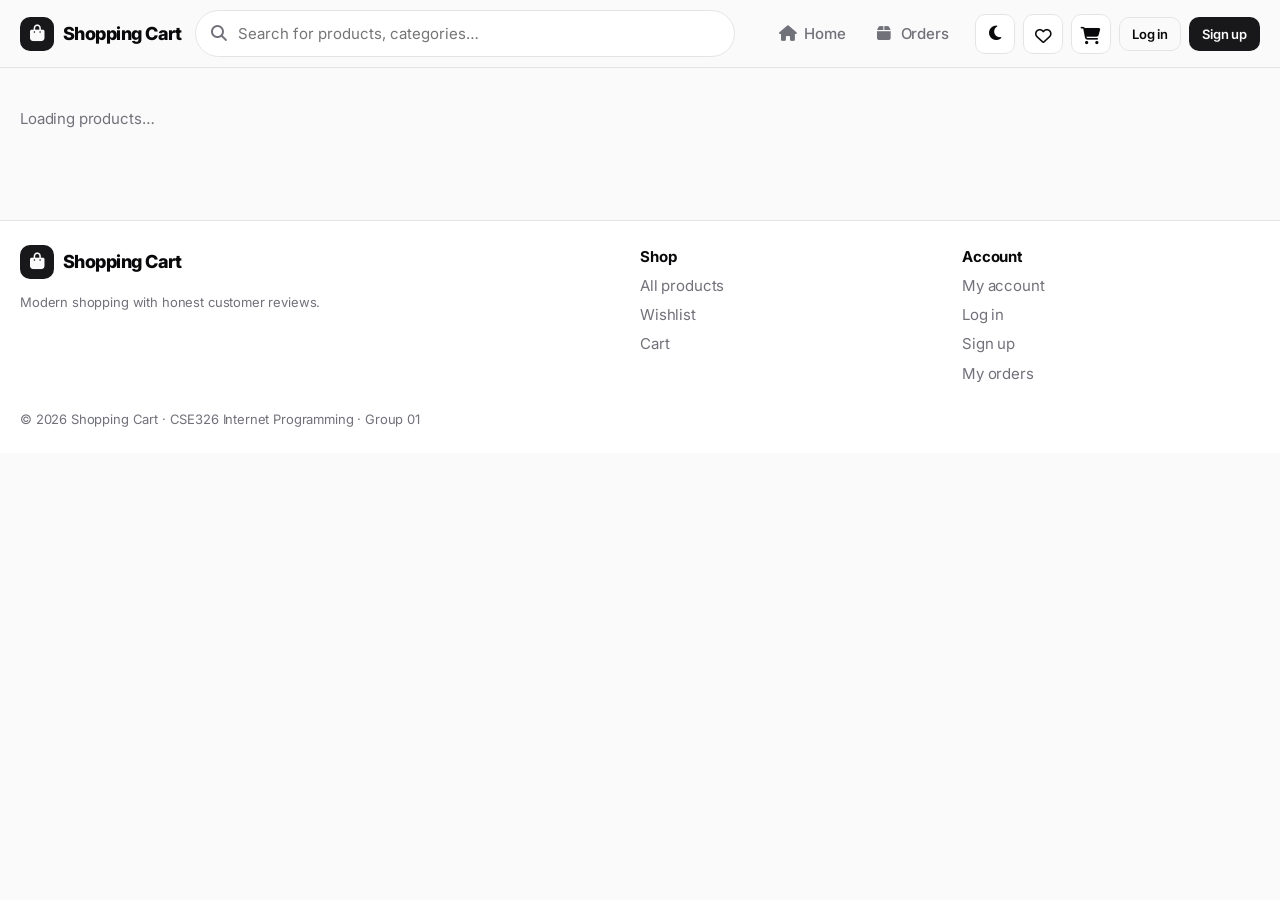
==== index.html @ fbfd33d5 "Add home page structure (HTML)" ====
<!DOCTYPE html>
<html lang="en">
<head>
<meta charset="utf-8">
<meta name="viewport" content="width=device-width, initial-scale=1, viewport-fit=cover">
<meta name="theme-color" content="#18181b">
<title>Shop – Shopping Cart</title>
<link rel="stylesheet" href="https://fonts.googleapis.com/css2?family=Inter:wght@400;500;600;700;800&display=swap">
<link rel="stylesheet" href="css/style.css">
<script>try{var t=localStorage.getItem('kk_theme');document.documentElement.dataset.theme=t||(matchMedia('(prefers-color-scheme:dark)').matches?'dark':'light')}catch(e){}</script>
</head>
<body data-root="">
<div id="app">
<header class="hd dsk">
  <div class="wrap hdr">
    <a class="logo" href="index.html"><span class="lg" data-icon="bag:18"></span>Shopping Cart</a>
    <form class="hs" action="index.html"><span data-icon="search:17"></span><input name="q" placeholder="Search for products, categories…" aria-label="Search" autocomplete="off"></form>
    <nav class="nav hn">
      <a href="index.html" data-icon="home:17">Home</a>
      <a href="orders.html" data-hide-role="admin" data-icon="package:17">Orders</a>
      <a href="admin/dashboard.html" data-need="admin" hidden data-icon="shield:17">Admin</a>
    </nav>
    <div class="row hr">
      <button class="ib" onclick="toggleTheme()" aria-label="Theme" data-icon="moon:18"></button>
      <a class="ib" href="wishlist.html" aria-label="Wishlist"><span data-icon="heart:18"></span><span class="bdg wb" hidden></span></a>
      <a class="ib" href="cart.html" aria-label="Cart"><span data-icon="cart:19"></span><span class="bdg cb" hidden></span></a>
      <a class="auth-out btn o s" href="login.html">Log in</a>
      <a class="auth-out btn s" href="register.html">Sign up</a>
      <a class="auth-in acc" href="account.html" hidden><span class="av" data-avatar></span><span class="hn" data-username></span></a>
    </div>
  </div>
</header>
<header class="mh mob">
  <span class="lg" data-icon="bag:16"></span>
  <div class="mt">Home</div>
  <button class="ib" onclick="toggleTheme()" aria-label="Theme" data-icon="moon:17"></button>
  <a class="ib" href="cart.html" aria-label="Cart"><span data-icon="cart:18"></span><span class="bdg cb" hidden></span></a>
</header>
<main class="wrap mp" id="page"><p class="mu">Loading products…</p></main>
<footer class="ft dsk">
  <div class="wrap fg">
    <div><a class="logo" href="index.html"><span class="lg" data-icon="bag:18"></span>Shopping Cart</a><p class="mu sm">Modern shopping with honest customer reviews.</p></div>
    <div><b>Shop</b><a href="index.html">All products</a><a href="wishlist.html">Wishlist</a><a href="cart.html">Cart</a></div>
    <div><b>Account</b><a href="account.html">My account</a><a href="login.html">Log in</a><a href="register.html">Sign up</a><a href="orders.html">My orders</a></div>
  </div>
  <div class="wrap sm mu" style="padding-top:0">© 2026 Shopping Cart · CSE326 Internet Programming · Group 01</div>
</footer>
<nav class="tab mob">
  <a href="index.html"><span data-icon="home:20"></span><span>Home</span></a>
  <a href="wishlist.html"><span data-icon="heart:20"></span><span>Wishlist</span><span class="bdg wb" hidden></span></a>
  <a href="cart.html"><span data-icon="cart:20"></span><span>Cart</span><span class="bdg cb" hidden></span></a>
  <a href="orders.html" data-hide-role="admin"><span data-icon="package:20"></span><span>Orders</span></a>
  <a href="admin/dashboard.html" data-need="admin" hidden><span data-icon="shield:20"></span><span>Admin</span></a>
  <a href="account.html"><span data-icon="user:20"></span><span>Account</span></a>
</nav>
</div>
<script src="js/core.js"></script>
<script src="js/pages/index.js"></script>
</body>
</html>
---- css/style.css ----
/* ==========================================================================
   SHOPPING CART — UNIFIED STYLESHEET
   Sections:
     1. TOKENS + RESET            (was base.css)
     2. COMPONENTS                (was base.css)
     3. ICON SYSTEM               (was base.css)
     4. DESKTOP ≥769px            (was desktop.css)
     5. TABLET ≤1024px            (was tablet.css)
     6. MOBILE ≤768px             (was mobile.css)
   Cascade order matters — desktop wraps ≤1024 overlaps, mobile wraps ≤768.
   ========================================================================== */

/* ============ 1. TOKENS + RESET ============ */
:root {
    color-scheme: light;
    --bg: #fafafa; --sf: #fff; --in: #fff;
    --tx: #09090b; --mu: #71717a; --bd: #e4e4e7;
    --ac: #ea580c; --at: #c2410c;
    --pb: #18181b; --pt: #fafafa;
    --ok: #16a34a; --er: #dc2626; --st: #f59e0b;
    --sh: 0 1px 2px rgba(0,0,0,.04), 0 16px 36px -12px rgba(0,0,0,.14);
    --r: 14px
}
:root[data-theme=dark] {
    color-scheme: dark;
    --bg: #09090b; --sf: #111113; --in: #09090b;
    --tx: #fafafa; --mu: #a1a1aa; --bd: #27272a;
    --ac: #f97316; --at: #fb923c;
    --pb: #fafafa; --pt: #09090b;
    --ok: #22c55e; --er: #f87171; --st: #fbbf24;
    --sh: 0 1px 2px rgba(0,0,0,.5), 0 16px 40px -12px rgba(0,0,0,.7)
}
* { box-sizing: border-box }
[hidden] { display: none !important }
body {
    margin: 0; background: var(--bg); color: var(--tx);
    font: 15px/1.55 Inter, system-ui, -apple-system, "Segoe UI", sans-serif;
    letter-spacing: -.01em; -webkit-font-smoothing: antialiased
}
a { color: inherit; text-decoration: none }
button, input, select, textarea { font: inherit; color: inherit }
h1, h2, h3 { margin: 0; letter-spacing: -.03em; line-height: 1.2 }
h1 { font-size: 28px } h2 { font-size: 22px } h3 { font-size: 16px }
* { scrollbar-width: thin; scrollbar-color: var(--bd) transparent }
::selection { background: color-mix(in srgb, var(--ac) 25%, transparent) }

/* ============ 2. COMPONENTS ============ */
.wrap { max-width: 1180px; margin: 0 auto; padding: 24px 20px }
.mu { color: var(--mu) }
.sm { font-size: 13px }
.row { display: flex; gap: 10px; align-items: center; flex-wrap: wrap }
.sp { justify-content: space-between }
.ic { flex: none; vertical-align: -3px }
.low { color: var(--er) }
.okc { color: var(--ok) }

.hd {
    position: sticky; top: 0; z-index: 30;
    background: color-mix(in srgb, var(--bg) 80%, transparent);
    backdrop-filter: blur(14px); -webkit-backdrop-filter: blur(14px);
    border-bottom: 1px solid var(--bd); padding-top: env(safe-area-inset-top)
}
.hd .wrap { display: flex; align-items: center; gap: 8px; padding-block: 10px }

.logo { display: flex; align-items: center; gap: 9px; font-weight: 800; font-size: 18px; letter-spacing: -.03em }
.lg { width: 34px; height: 34px; border-radius: 10px; background: var(--pb); color: var(--pt); display: grid; place-items: center }
.nav { display: flex; gap: 2px; margin-left: 18px }
.nav a, .sb a { display: flex; gap: 8px; align-items: center; padding: 8px 14px; border-radius: 99px; color: var(--mu); font-weight: 500 }
.nav a:hover, .nav a.on, .sb a:hover, .sb a.on { background: color-mix(in srgb, var(--tx) 7%, transparent); color: var(--tx) }

.ib { position: relative; width: 40px; height: 40px; border-radius: 10px; border: 1px solid var(--bd); background: var(--sf); display: grid; place-items: center; cursor: pointer }
.ib:hover { background: color-mix(in srgb, var(--tx) 6%, var(--sf)) }
.bdg { position: absolute; top: -6px; right: -6px; min-width: 18px; height: 18px; border-radius: 99px; background: var(--ac); color: #fff; font-size: 11px; font-weight: 700; display: grid; place-items: center; padding: 0 5px }
.av { width: 38px; height: 38px; border-radius: 50%; background: var(--pb); color: var(--pt); display: grid; place-items: center; font-weight: 700 }

.btn { display: inline-flex; align-items: center; justify-content: center; gap: 8px; border: 1px solid transparent; border-radius: 10px; padding: 10px 16px; font-weight: 600; cursor: pointer; background: var(--pb); color: var(--pt); transition: .15s }
.btn:hover { opacity: .88 }
.btn:active { transform: scale(.98) }
.btn:disabled { opacity: .4; cursor: not-allowed }
.btn.o { background: transparent; color: var(--tx); border-color: var(--bd) }
.btn.o:hover { background: color-mix(in srgb, var(--tx) 6%, transparent); opacity: 1 }
.btn.d { background: var(--er); color: #fff }
.btn.p { background: var(--ac); color: #fff }
.btn.s { padding: 6px 12px; font-size: 13px }
.btn.b { width: 100%; padding: 12px }

.f { margin-bottom: 14px }
.f label { display: block; font-size: 13px; font-weight: 600; margin-bottom: 6px }
input, select, textarea { width: 100%; background: var(--in); border: 1px solid var(--bd); border-radius: 10px; padding: 10px 12px }
input:focus, select:focus, textarea:focus { outline: none; border-color: var(--ac); box-shadow: 0 0 0 3px color-mix(in srgb, var(--ac) 22%, transparent) }
.err { color: var(--er); font-size: 12px; min-height: 16px; margin-top: 4px }
.f.bad input, .f.bad textarea { border-color: var(--er) }
.g2 { display: grid; grid-template-columns: 1fr 1fr; gap: 12px }
.pw { position: relative }
.pw button { position: absolute; right: 6px; top: 5px; border: 0; background: none; padding: 6px; cursor: pointer; color: var(--mu) }

.card { background: var(--sf); border: 1px solid var(--bd); border-radius: var(--r); padding: 18px }
.hero { border: 1px solid var(--bd); border-radius: 22px; padding: clamp(24px, 5vw, 52px); margin-bottom: 18px; background: radial-gradient(560px 240px at 100% 0%, color-mix(in srgb, var(--ac) 16%, transparent), transparent), var(--sf) }
.hero h1 { font-size: clamp(28px, 5vw, 46px); font-weight: 800; letter-spacing: -.04em; margin: 12px 0 }
.hero p { color: var(--mu); max-width: 520px; margin: 0 0 20px }

.eb { display: inline-block; font-size: 12px; font-weight: 600; color: var(--at); background: color-mix(in srgb, var(--ac) 10%, transparent); border: 1px solid color-mix(in srgb, var(--ac) 25%, transparent); padding: 4px 11px; border-radius: 99px }
.feat { display: grid; grid-template-columns: repeat(auto-fit, minmax(200px, 1fr)); gap: 12px; margin-bottom: 30px }
.feat div { display: flex; gap: 10px; align-items: center; padding: 12px 14px; border: 1px solid var(--bd); border-radius: 12px; background: var(--sf); font-weight: 500 }

.chips { display: flex; gap: 8px; overflow-x: auto; padding: 10px 0; scrollbar-width: none }
.cp { flex: none; border: 1px solid var(--bd); background: var(--sf); padding: 7px 16px; border-radius: 99px; font-weight: 500; cursor: pointer }
.cp.on { background: var(--pb); color: var(--pt); border-color: var(--pb) }

.tb { display: flex; gap: 10px; flex-wrap: wrap; margin: 6px 0 18px }
.sbx { position: relative; flex: 1 1 240px }
.sbx .ico { position: absolute; left: 13px; top: 50%; margin-top: -9px; color: var(--mu) }
.sbx input { padding-left: 40px }
.tb select { width: auto }

.grid { display: grid; grid-template-columns: repeat(auto-fill, minmax(240px, 1fr)); gap: 18px }
.pc { display: flex; flex-direction: column; gap: 8px; padding: 12px; transition: .2s }
.pc:hover { transform: translateY(-3px); box-shadow: var(--sh) }
.th { display: grid; place-items: center; height: 170px; font-size: 70px; border-radius: 12px; background: color-mix(in srgb, var(--tx) 4%, var(--sf)) }
.pc h3 { font-weight: 600 }
.pr { font-weight: 700; font-size: 18px }
.pr.big { font-size: 30px; margin: 10px 0 }

.bg { display: inline-block; padding: 2px 10px; border-radius: 99px; font-size: 12px; font-weight: 600; background: color-mix(in srgb, var(--tx) 8%, transparent); color: var(--mu) }
.bg.ok { background: color-mix(in srgb, var(--ok) 16%, transparent); color: var(--ok) }
.bg.wn { background: color-mix(in srgb, var(--st) 18%, transparent); color: var(--st) }
.bg.er { background: color-mix(in srgb, var(--er) 15%, transparent); color: var(--er) }
.bg.in { background: color-mix(in srgb, var(--ac) 15%, transparent); color: var(--at) }

.stars { color: var(--st); letter-spacing: 1px }
.stars i { font-style: normal; color: var(--bd) }
.bc { color: var(--mu); font-size: 13px; margin-bottom: 16px }
.bc a:hover { color: var(--tx) }

.pd { display: grid; grid-template-columns: 1fr 1fr; gap: 34px }
.pd .th { height: 400px; font-size: 160px }

.qt { display: inline-flex; align-items: center; border: 1px solid var(--bd); border-radius: 10px }
.qt button { width: 36px; height: 38px; border: 0; background: none; cursor: pointer }
.qt b { min-width: 30px; text-align: center }

.two { display: grid; grid-template-columns: 1fr 380px; gap: 24px; align-items: start }
.rl { display: grid; grid-template-columns: 320px 1fr; gap: 24px; align-items: start; margin-top: 40px }
.li { display: grid; grid-template-columns: 72px 1fr auto; gap: 14px; align-items: center; padding: 14px 0; border-bottom: 1px solid var(--bd) }
.li .th { height: 72px; font-size: 34px }
.sum .r { display: flex; justify-content: space-between; padding: 5px 0 }
.sum .t { border-top: 1px solid var(--bd); margin-top: 8px; padding-top: 12px; font-weight: 800; font-size: 18px }

.steps { display: flex; gap: 8px; margin-bottom: 20px; flex-wrap: wrap }
.steps span { padding: 6px 14px; border-radius: 99px; border: 1px solid var(--bd); color: var(--mu); font-size: 13px; font-weight: 600 }
.steps .on { background: var(--pb); color: var(--pt); border-color: var(--pb) }
.steps .done { color: var(--ok); border-color: var(--ok) }

.pg { display: flex; gap: 6px; margin: 14px 0 }
.pg div { flex: 1; font-size: 12px; color: var(--mu) }
.pg div:before { content: ""; display: block; height: 4px; background: var(--bd); margin-bottom: 6px; border-radius: 4px }
.pg .on { color: var(--tx); font-weight: 600 }
.pg .on:before { background: var(--ok) }

.sg button { background: none; border: 0; font-size: 28px; color: var(--bd); cursor: pointer; padding: 0 2px }
.sg button.on { color: var(--st) }
.rv { padding: 14px 0; border-top: 1px solid var(--bd) }
.bl { display: grid; grid-template-columns: 34px 1fr 40px; gap: 10px; align-items: center; font-size: 13px; margin: 7px 0 }
.bl i { height: 8px; border-radius: 8px; background: var(--bd); overflow: hidden; display: block }
.bl i b { display: block; height: 100%; background: var(--ac) }

.empty { text-align: center; padding: 60px 20px; color: var(--mu); grid-column: 1/-1 }
.empty h2, .empty h3 { color: var(--tx); margin: 12px 0 6px }
.empty .btn { margin-top: 14px }

.tw { overflow-x: auto; border: 1px solid var(--bd); border-radius: var(--r); background: var(--sf) }
table { width: 100%; border-collapse: collapse; min-width: 620px }
th, td { text-align: left; padding: 12px 14px; border-bottom: 1px solid var(--bd) }
th { font-size: 11.5px; text-transform: uppercase; letter-spacing: .05em; color: var(--mu); font-weight: 600 }
tr:last-child td { border: 0 }
tbody tr:hover td { background: color-mix(in srgb, var(--tx) 3%, transparent) }

.ov { position: fixed; inset: 0; background: rgba(0,0,0,.55); backdrop-filter: blur(5px); z-index: 60; display: flex; align-items: center; justify-content: center; padding: 14px }
.md { background: var(--sf); border: 1px solid var(--bd); border-radius: 20px; padding: 22px; width: 100%; max-width: 520px; max-height: 92vh; overflow: auto; box-shadow: var(--sh) }
.toast { position: fixed; bottom: calc(24px + env(safe-area-inset-bottom)); left: 50%; transform: translateX(-50%); background: var(--tx); color: var(--bg); padding: 10px 18px; border-radius: 10px; font-weight: 600; font-size: 14px; z-index: 80 }

.ft { border-top: 1px solid var(--bd); margin-top: 50px; background: var(--sf) }
.fg { display: grid; grid-template-columns: 2fr 1fr 1fr; gap: 24px }
.fg a:not(.logo) { display: block; color: var(--mu); margin-top: 6px }
.fg a:hover { color: var(--tx) }

.au { min-height: 100vh; display: grid; grid-template-columns: 1.05fr 1fr }
.aup { background: radial-gradient(500px 360px at 0% 0%, rgba(182,65,10,.493), transparent), #501c1ced; color: #fafafa; padding: 36px; display: flex; flex-direction: column; justify-content: space-between }
.aup h2 { font-size: 38px; letter-spacing: -.04em; margin-bottom: 12px }
.aup p, .aup li { color: #a1a1aa }
.aup ul { padding: 0; list-style: none; display: grid; gap: 10px }
.aup .lg { background: #fafafa; color: #09090b }
.auf { display: grid; place-items: center; padding: 24px }
.auc { width: 100%; max-width: 400px }
.auc h1 { margin-bottom: 6px }
.auc .f:first-of-type { margin-top: 20px }
.demo { display: flex; gap: 8px; margin-bottom: 6px; flex-wrap: wrap }

.adm { display: grid; grid-template-columns: 250px 1fr; min-height: 100vh }
.sb { background: var(--sf); border-right: 1px solid var(--bd); padding: 18px 14px; position: sticky; top: 0; height: 100vh; display: flex; flex-direction: column; gap: 4px }
.sb a { border-radius: 10px }
.sb .logo { padding: 6px 12px 18px }
.sbf { margin-top: auto; border-top: 1px solid var(--bd); padding-top: 10px }
.am { padding: 28px; min-width: 0 }
.ah { margin-bottom: 22px }
.stats { display: grid; grid-template-columns: repeat(auto-fit, minmax(200px, 1fr)); gap: 14px; margin-bottom: 22px }
.stc { display: flex; gap: 14px; align-items: center }
.stc i { width: 44px; height: 44px; border-radius: 12px; background: color-mix(in srgb, var(--tx) 6%, transparent); display: grid; place-items: center }
.stc b { display: block; font-size: 22px; letter-spacing: -.03em }
.dg { display: grid; grid-template-columns: 1.4fr 1fr; gap: 18px; margin-bottom: 18px }

.th { position: relative; overflow: hidden }
.th img { position: absolute; inset: 0; width: 100%; height: 100%; object-fit: cover; display: block; background: transparent }
.th.tn { width: 44px; height: 44px; font-size: 22px; border-radius: 8px; flex: none }
.em { font-size: 1em; line-height: 1; display: inline-block; font-family: "Apple Color Emoji", "Segoe UI Emoji", "Noto Color Emoji", sans-serif; pointer-events: none }
.ph { position: relative }
.wh { position: absolute; top: 10px; right: 10px; width: 34px; height: 34px; border-radius: 50%; border: 1px solid var(--bd); background: var(--sf); color: var(--mu); display: grid; place-items: center; cursor: pointer }
.wh.on, .btn.wl.on { color: var(--er) }
.wh.on svg, .btn.wl.on svg { fill: currentColor }
.dc { position: absolute; top: 10px; left: 10px; background: var(--er); color: #fff; font-size: 11px; font-weight: 700; padding: 3px 9px; border-radius: 99px }
.so { position: absolute; left: 10px; bottom: 10px; background: var(--tx); color: var(--bg); font-size: 11px; font-weight: 700; padding: 3px 9px; border-radius: 99px }
.off { color: var(--ok); font-weight: 600; font-size: 13px }
.pr s { font-weight: 400 }
.pc .pr { font-size: 17px }

.hero { display: grid; grid-template-columns: 1.1fr 1fr; gap: 28px; align-items: center }
.hcol { display: grid; grid-template-columns: 1fr 1fr; gap: 12px }
.hcol .th { height: 150px }
.hcol .th:first-child { grid-row: span 2; height: 100%; min-height: 312px }

.gal { display: grid; gap: 12px }
.gal .main { border: 1px solid var(--bd); cursor: zoom-in }
.gal .main img { transition: transform .25s }
.gal .main:hover img { transform: scale(1.7) }
.thumbs { display: flex; gap: 10px; flex-wrap: wrap }
.thumbs button { width: 76px; height: 76px; border-radius: 10px; border: 2px solid var(--bd); padding: 0; overflow: hidden; cursor: pointer; background: var(--sf) }
.thumbs button.on { border-color: var(--ac) }
.thumbs img { width: 100%; height: 100%; object-fit: cover; display: block }

.imgs { display: flex; gap: 8px; flex-wrap: wrap }
.it2 { position: relative; width: 78px; height: 78px; border-radius: 10px; overflow: hidden; border: 1px solid var(--bd) }
.it2 img { width: 100%; height: 100%; object-fit: cover; cursor: pointer }
.it2 button { position: absolute; top: 3px; right: 3px; width: 20px; height: 20px; border-radius: 50%; border: 0; background: rgba(0,0,0,.65); color: #fff; display: grid; place-items: center; cursor: pointer; padding: 0 }
.it2 .mk { position: absolute; left: 0; bottom: 0; right: 0; background: rgba(0,0,0,.6); color: #fff; font-size: 10px; text-align: center }

/* ============ 3. ICON SYSTEM ============ */
.ico { display: inline-flex; align-items: center; justify-content: center; flex: none; line-height: 1; vertical-align: -3px }
.ico i { display: none; font-size: .92em; line-height: 1 }
.ico svg { width: 100%; height: 100% }
.fa-ok .ico i { display: block }
.fa-ok .ico svg { display: none }
.wh.on .ico i, .ib.on .ico i, .btn.wl.on .ico i { font-weight: 900 }
.ib.on { color: var(--er) }
.ib.on svg { fill: currentColor }

.amb { display: none; margin-bottom: 6px }
.prof { display: flex; gap: 16px; align-items: center; margin-bottom: 16px }
.av.big { width: 64px; height: 64px; font-size: 26px }
.menu { padding: 6px }
.mi { display: flex; align-items: center; gap: 12px; padding: 14px 12px; border-radius: 10px; font-weight: 500 }
.mi span { flex: 1 }
.mi:hover { background: color-mix(in srgb, var(--tx) 5%, transparent) }
.mi .ico:last-child { color: var(--mu) }
.sbar { display: none }
.abar { display: flex; gap: 8px; padding: 12px 14px 0 }

/* ============ 4. DESKTOP ≥769px ============ */
@media (min-width: 769px) {
    .wrap { max-width: 1280px }
    .mob { display: none !important }
    .sbar { display: none !important }
    .hdr { gap: 18px }
    .hs { flex: 1; max-width: 540px; position: relative; margin: 0 auto 0 6px }
    .hs .ico { position: absolute; left: 15px; top: 50%; margin-top: -8px; color: var(--mu) }
    .hs input { padding: 11px 16px 11px 42px; border-radius: 99px; background: var(--sf) }
    .hr { gap: 8px; margin-left: auto }
    .acc { display: flex; align-items: center; gap: 8px; font-weight: 600 }
    .catbar { border-top: 1px solid var(--bd) }
    .catbar .wrap { display: flex; gap: 6px; padding-block: 6px; overflow-x: auto; scrollbar-width: none }
    .catbar a { padding: 6px 14px; border-radius: 99px; font-size: 14px; color: var(--mu); white-space: nowrap }
    .catbar a:hover { background: color-mix(in srgb, var(--tx) 7%, transparent); color: var(--tx) }
    .catbar .deal { color: var(--er); font-weight: 600 }
    .shop { display: grid; grid-template-columns: 260px 1fr; gap: 28px; align-items: start }
    .fil { position: sticky; top: 132px }
    .fil h3 { margin: 16px 0 8px; font-size: 13px; text-transform: uppercase; letter-spacing: .05em; color: var(--mu) }
    .fil h3:first-child { margin-top: 0 }
    .fil label { display: flex; gap: 9px; align-items: center; padding: 5px 0; cursor: pointer }
    .fil input { width: auto }
    .hero { padding: clamp(32px, 4vw, 56px) }
    .grid { grid-template-columns: repeat(auto-fill, minmax(230px, 1fr)) }
    .th { height: 200px }
    .pc:hover { transform: translateY(-4px) }
    .pd { gap: 48px }
    .card.sum { position: sticky; top: 132px }
}

/* ============ 5. TABLET ≤1024px ============ */
@media (max-width: 1024px) {
    .hn { display: none !important }
    .shop { grid-template-columns: 210px 1fr !important; gap: 18px !important }
    .hs { max-width: none !important }
}
@media (max-width: 900px) {
    .shop { grid-template-columns: 1fr !important }
    .fil { position: static !important; display: grid; grid-template-columns: repeat(2, 1fr); gap: 0 24px }
    .fil h3:first-child { margin-top: 0 }
    .amb { display: flex }
    .two, .rl, .dg { grid-template-columns: 1fr }
    .pd { grid-template-columns: 1fr }
    .pd .th { height: 240px; font-size: 100px }
    .adm { grid-template-columns: 1fr }
    .sb { position: static; height: auto; flex-direction: row; overflow-x: auto; padding: 10px; border-right: 0; border-bottom: 1px solid var(--bd) }
    .sb .logo, .sbf { display: none }
    .am { padding: 18px 14px }
    .au { grid-template-columns: 1fr }
    .aup { display: none }
    .hero { grid-template-columns: 1fr }
    .hcol { display: none }
    .gal .main { height: 300px }
}

/* ============ 6. MOBILE ≤768px ============ */
@media (max-width: 768px) {
    :root { --tab: 64px }
    body { padding-bottom: env(safe-area-inset-bottom) }
    body.has-tab { padding-bottom: calc(var(--tab) + env(safe-area-inset-bottom)) }
    .dsk { display: none !important }
    .mh { position: sticky; top: 0; z-index: 30; display: flex; align-items: center; gap: 8px; padding: 10px 14px; padding-top: calc(10px + env(safe-area-inset-top)); background: color-mix(in srgb, var(--bg) 88%, transparent); backdrop-filter: blur(14px); -webkit-backdrop-filter: blur(14px); border-bottom: 1px solid var(--bd) }
    .mh .mt { flex: 1; font-weight: 800; font-size: 17px; letter-spacing: -.02em; overflow: hidden; text-overflow: ellipsis; white-space: nowrap }
    .mh .lg { width: 32px; height: 32px; border-radius: 9px }
    .ib { width: 38px; height: 38px; border-radius: 12px }
    .mp { max-width: 680px; margin: 0 auto; padding: 14px }
    .mp.hasbar { padding-bottom: calc(110px + env(safe-area-inset-bottom)) }
    body.has-tab .mp.hasbar { padding-bottom: calc(180px + env(safe-area-inset-bottom)) }
    .tab { position: fixed; left: 0; right: 0; bottom: 0; z-index: 40; display: flex; background: color-mix(in srgb, var(--sf) 92%, transparent); backdrop-filter: blur(18px); -webkit-backdrop-filter: blur(18px); border-top: 1px solid var(--bd); padding: 6px 6px calc(6px + env(safe-area-inset-bottom)) }
    .tab a { flex: 1; position: relative; display: flex; flex-direction: column; align-items: center; gap: 3px; font-size: 11px; font-weight: 600; color: var(--mu); padding: 6px 0; border-radius: 12px }
    .tab a.on { color: var(--at) }
    .tab .bdg { top: 0; right: calc(50% - 22px) }
    .sbar { position: fixed; left: 0; right: 0; bottom: 0; z-index: 45; display: flex; gap: 10px; align-items: center; padding: 10px 14px calc(10px + env(safe-area-inset-bottom)); background: var(--sf); border-top: 1px solid var(--bd); box-shadow: 0 -8px 24px rgba(0,0,0,.08) }
    .sbar.has-tab { padding-bottom: 10px }
    .sbar .btn { flex: 1; padding: 13px }
    .sbar .tot { line-height: 1.2 }
    .sbar .tot b { font-size: 19px; display: block }
    h1 { font-size: 24px }
    .card { border-radius: 16px }
    .grid { grid-template-columns: repeat(2, minmax(0, 1fr)); gap: 12px }

    .th { height: 140px; font-size: 56px }
    .pc { padding: 8px }
    .pc:hover { transform: none; box-shadow: none }
    .pc h3 { font-size: 14px }
    .pc .pr { font-size: 15px }

    .ms { position: relative; margin-bottom: 12px }
    .ms .ico { position: absolute; left: 14px; top: 50%; margin-top: -9px; color: var(--mu) }
    .ms input { padding: 13px 14px 13px 42px; border-radius: 14px }
    .promo { border-radius: 18px; padding: 18px; background: var(--pb); color: var(--pt); margin-bottom: 14px; display: flex; justify-content: space-between; align-items: center; gap: 10px }
    .promo b { font-size: 18px; display: block; letter-spacing: -.02em }
    .promo span { opacity: .75; font-size: 13px }
    .promo .btn { background: var(--pt); color: var(--pb) }
    .hs-row { display: flex; gap: 12px; overflow-x: auto; scroll-snap-type: x proximity; padding: 4px 0 12px; scrollbar-width: none }
    .hs-row::-webkit-scrollbar { display: none }
    .catc { flex: none; width: 70px; text-align: center; font-size: 12px; font-weight: 600; scroll-snap-align: start }
    .catc .ci { display: grid; place-items: center; width: 60px; height: 60px; border-radius: 50%; margin: 0 auto 6px; background: var(--sf); border: 1px solid var(--bd); font-size: 26px }
    .catc.on .ci { border-color: var(--ac); box-shadow: 0 0 0 3px color-mix(in srgb, var(--ac) 25%, transparent) }
    .hc { flex: none; width: 150px; padding: 8px; scroll-snap-align: start }
    .hc .th { height: 110px; font-size: 44px }

    .snap { display: flex; overflow-x: auto; scroll-snap-type: x mandatory; margin: -14px -14px 14px; scrollbar-width: none }
    .snap::-webkit-scrollbar { display: none }
    .snap .th { flex: 0 0 100%; scroll-snap-align: center; height: 340px; max-height: 70vh; border-radius: 0; font-size: 120px }
    .snap .th img { object-fit: contain; padding: 22px }

    .bc { display: none }
    .pd { gap: 0 }
    .pr.big { font-size: 26px }
    .li { grid-template-columns: 64px 1fr auto }
    .li .th { height: 64px; font-size: 28px }
    .g2 { grid-template-columns: 1fr }
    .stats { grid-template-columns: 1fr 1fr }
    .stc i { width: 38px; height: 38px }

    .ov { align-items: flex-end; padding: 0 }
    .md { max-width: none; border-radius: 24px 24px 0 0; padding-bottom: calc(22px + env(safe-area-inset-bottom)); animation: sheet .25s }
    @keyframes sheet { from { transform: translateY(100%) } }
    .toast { bottom: calc(20px + env(safe-area-inset-bottom)) }
    body.has-tab .toast { bottom: calc(var(--tab) + 20px + env(safe-area-inset-bottom)) }

    .tw { border: 0; background: none; overflow: visible }
    table, thead, tbody, tr, td { display: block; min-width: 0 }
    thead { display: none }
    tr { background: var(--sf); border: 1px solid var(--bd); border-radius: 14px; padding: 6px 14px; margin-bottom: 12px }
    td { display: flex; justify-content: space-between; align-items: center; gap: 12px; border: 0; padding: 8px 0; text-align: right }
    td::before { content: attr(data-label); color: var(--mu); font-size: 11px; font-weight: 600; text-transform: uppercase; letter-spacing: .04em; text-align: left; flex: none }
    td[data-label=""]::before { content: none }
    tbody tr:hover td { background: none }

    .au { display: block; min-height: 100vh }
    .auf { display: block; padding: 22px 18px }
    .amb { display: flex; margin-bottom: 22px }
    .steps { overflow-x: auto; flex-wrap: nowrap }
    .hero { display: none }
    .feat { display: none }
    .chips { margin: 0 -14px; padding: 10px 14px }
}
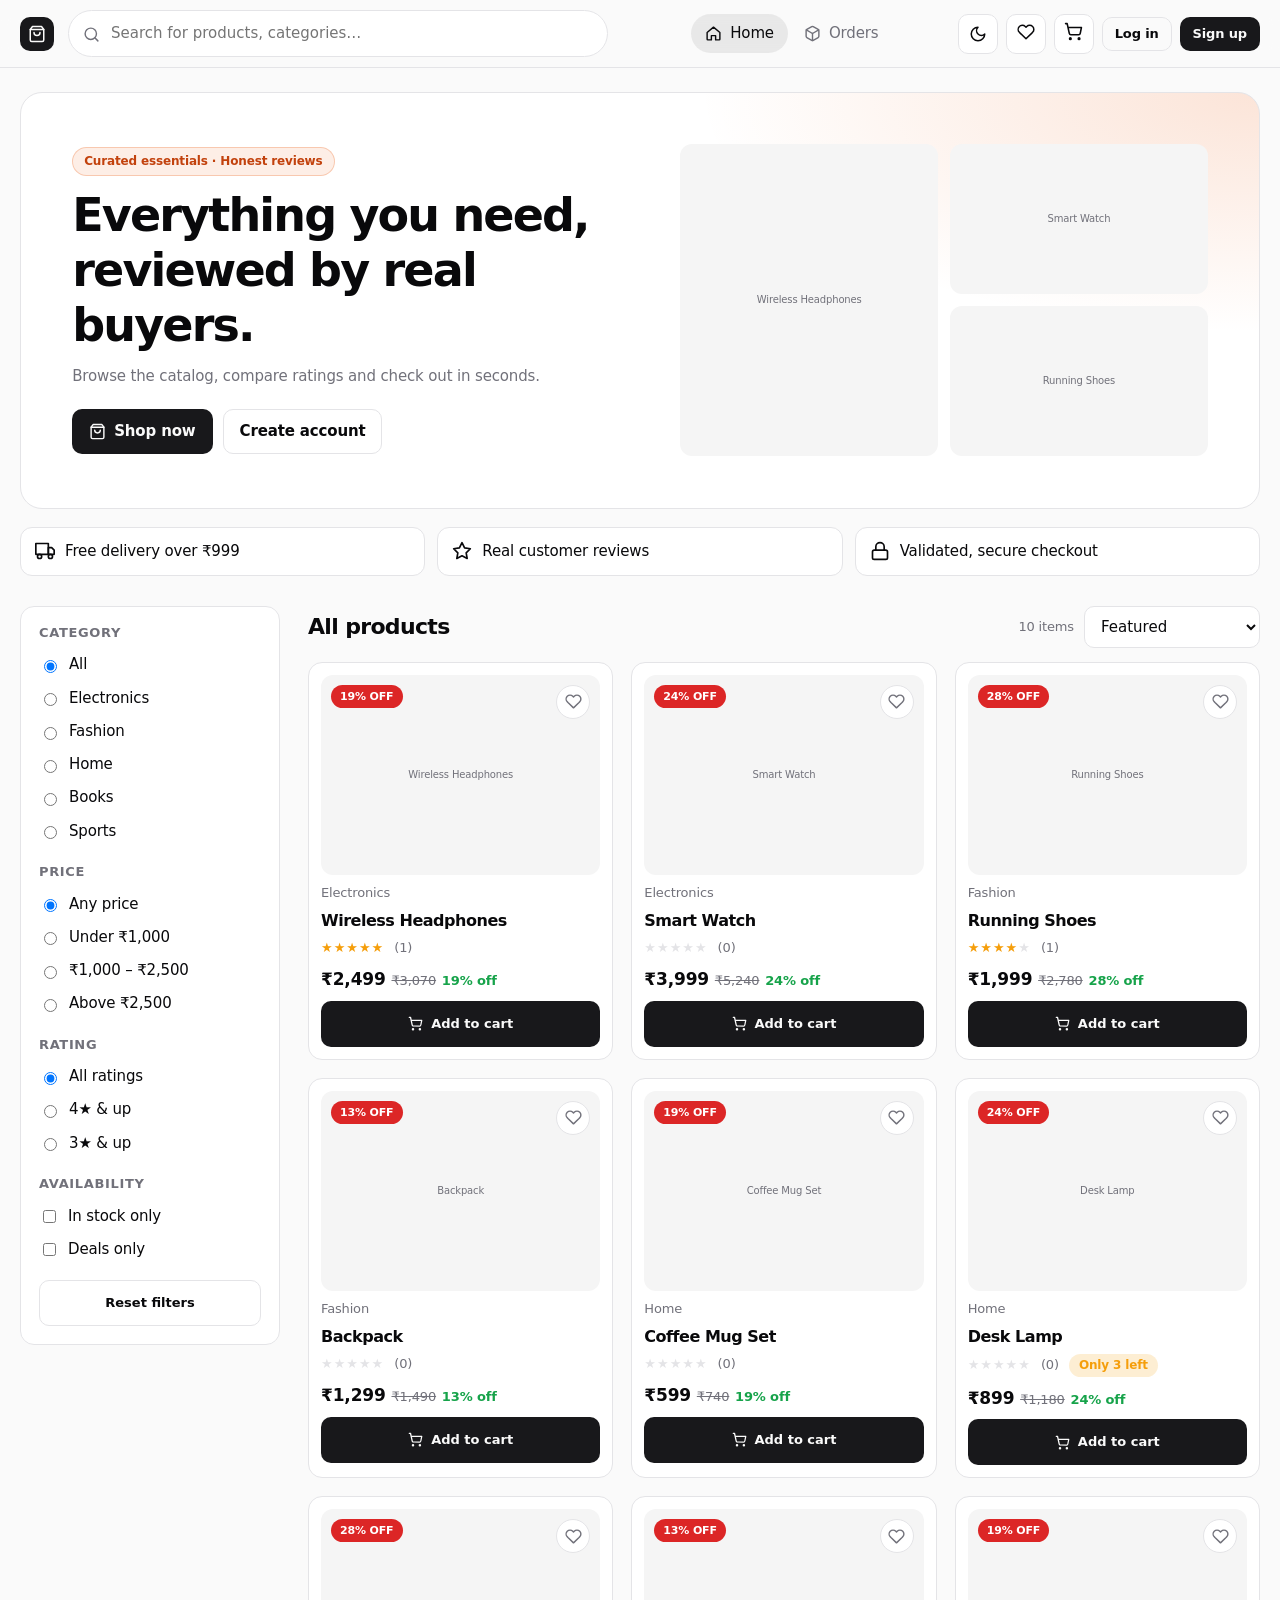
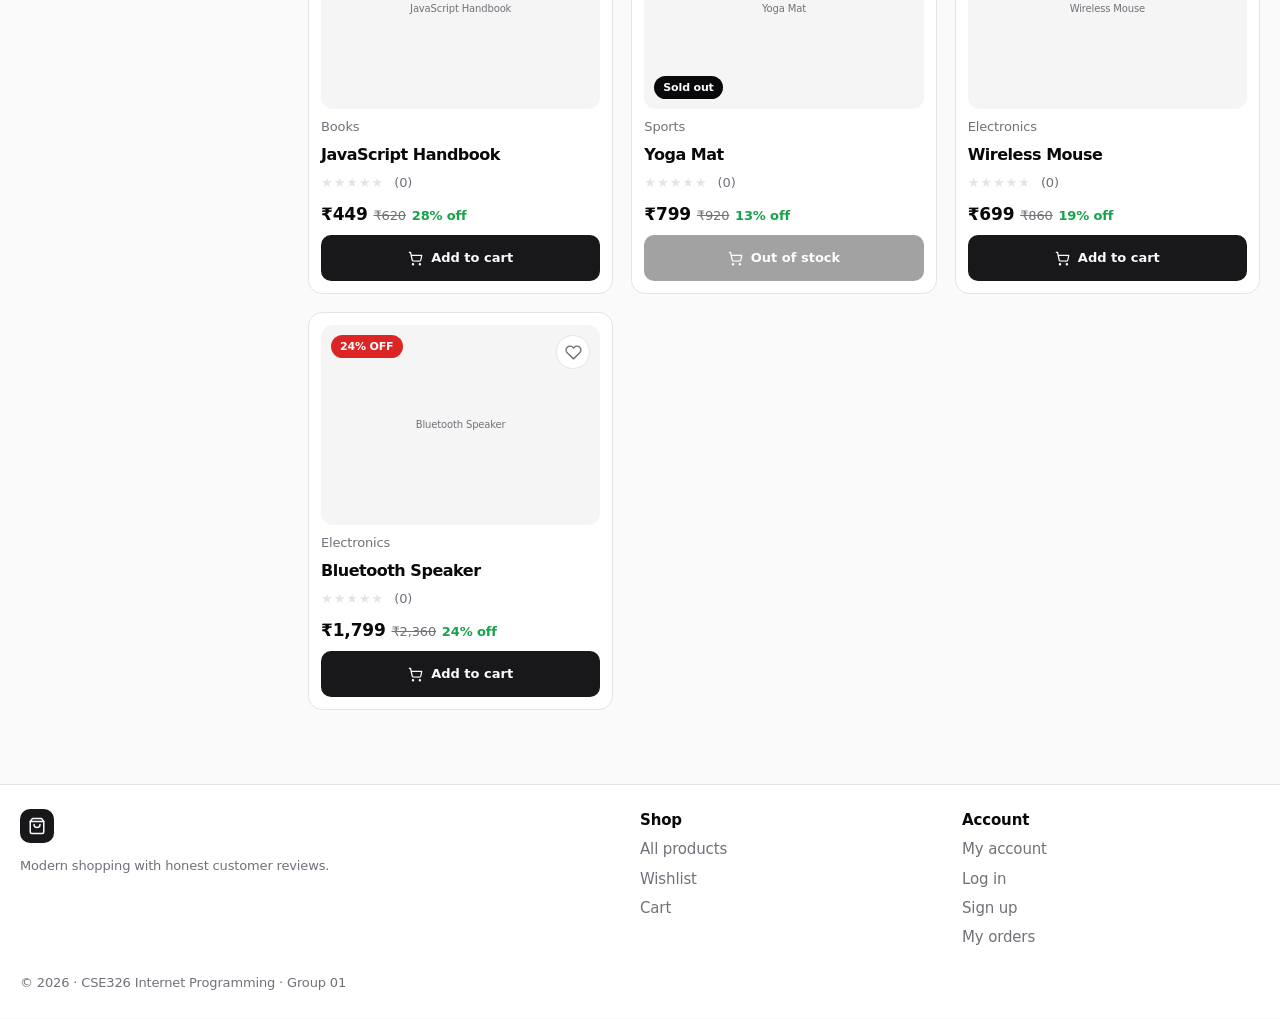
==== commit 5bf58ec1: "final version with images and name changed" ====
--- a/index.html
+++ b/index.html
@@ -4,7 +4,7 @@
 <meta charset="utf-8">
 <meta name="viewport" content="width=device-width, initial-scale=1, viewport-fit=cover">
 <meta name="theme-color" content="#18181b">
-<title>Shop – Shopping Cart</title>
+<title>Shop – </title>
 <link rel="stylesheet" href="https://fonts.googleapis.com/css2?family=Inter:wght@400;500;600;700;800&display=swap">
 <link rel="stylesheet" href="css/style.css">
 <script>try{var t=localStorage.getItem('kk_theme');document.documentElement.dataset.theme=t||(matchMedia('(prefers-color-scheme:dark)').matches?'dark':'light')}catch(e){}</script>
@@ -13,7 +13,7 @@
 <div id="app">
 <header class="hd dsk">
   <div class="wrap hdr">
-    <a class="logo" href="index.html"><span class="lg" data-icon="bag:18"></span>Shopping Cart</a>
+    <a class="logo" href="index.html"><span class="lg" data-icon="bag:18"></span></a>
     <form class="hs" action="index.html"><span data-icon="search:17"></span><input name="q" placeholder="Search for products, categories…" aria-label="Search" autocomplete="off"></form>
     <nav class="nav hn">
       <a href="index.html" data-icon="home:17">Home</a>
@@ -39,11 +39,11 @@
 <main class="wrap mp" id="page"><p class="mu">Loading products…</p></main>
 <footer class="ft dsk">
   <div class="wrap fg">
-    <div><a class="logo" href="index.html"><span class="lg" data-icon="bag:18"></span>Shopping Cart</a><p class="mu sm">Modern shopping with honest customer reviews.</p></div>
+    <div><a class="logo" href="index.html"><span class="lg" data-icon="bag:18"></span></a><p class="mu sm">Modern shopping with honest customer reviews.</p></div>
     <div><b>Shop</b><a href="index.html">All products</a><a href="wishlist.html">Wishlist</a><a href="cart.html">Cart</a></div>
     <div><b>Account</b><a href="account.html">My account</a><a href="login.html">Log in</a><a href="register.html">Sign up</a><a href="orders.html">My orders</a></div>
   </div>
-  <div class="wrap sm mu" style="padding-top:0">© 2026 Shopping Cart · CSE326 Internet Programming · Group 01</div>
+  <div class="wrap sm mu" style="padding-top:0">© 2026  · CSE326 Internet Programming · Group 01</div>
 </footer>
 <nav class="tab mob">
   <a href="index.html"><span data-icon="home:20"></span><span>Home</span></a>
--- a/css/style.css
+++ b/css/style.css
@@ -1,5 +1,5 @@
 /* ==========================================================================
-   SHOPPING CART — UNIFIED STYLESHEET
+    — UNIFIED STYLESHEET
    Sections:
      1. TOKENS + RESET            (was base.css)
      2. COMPONENTS                (was base.css)
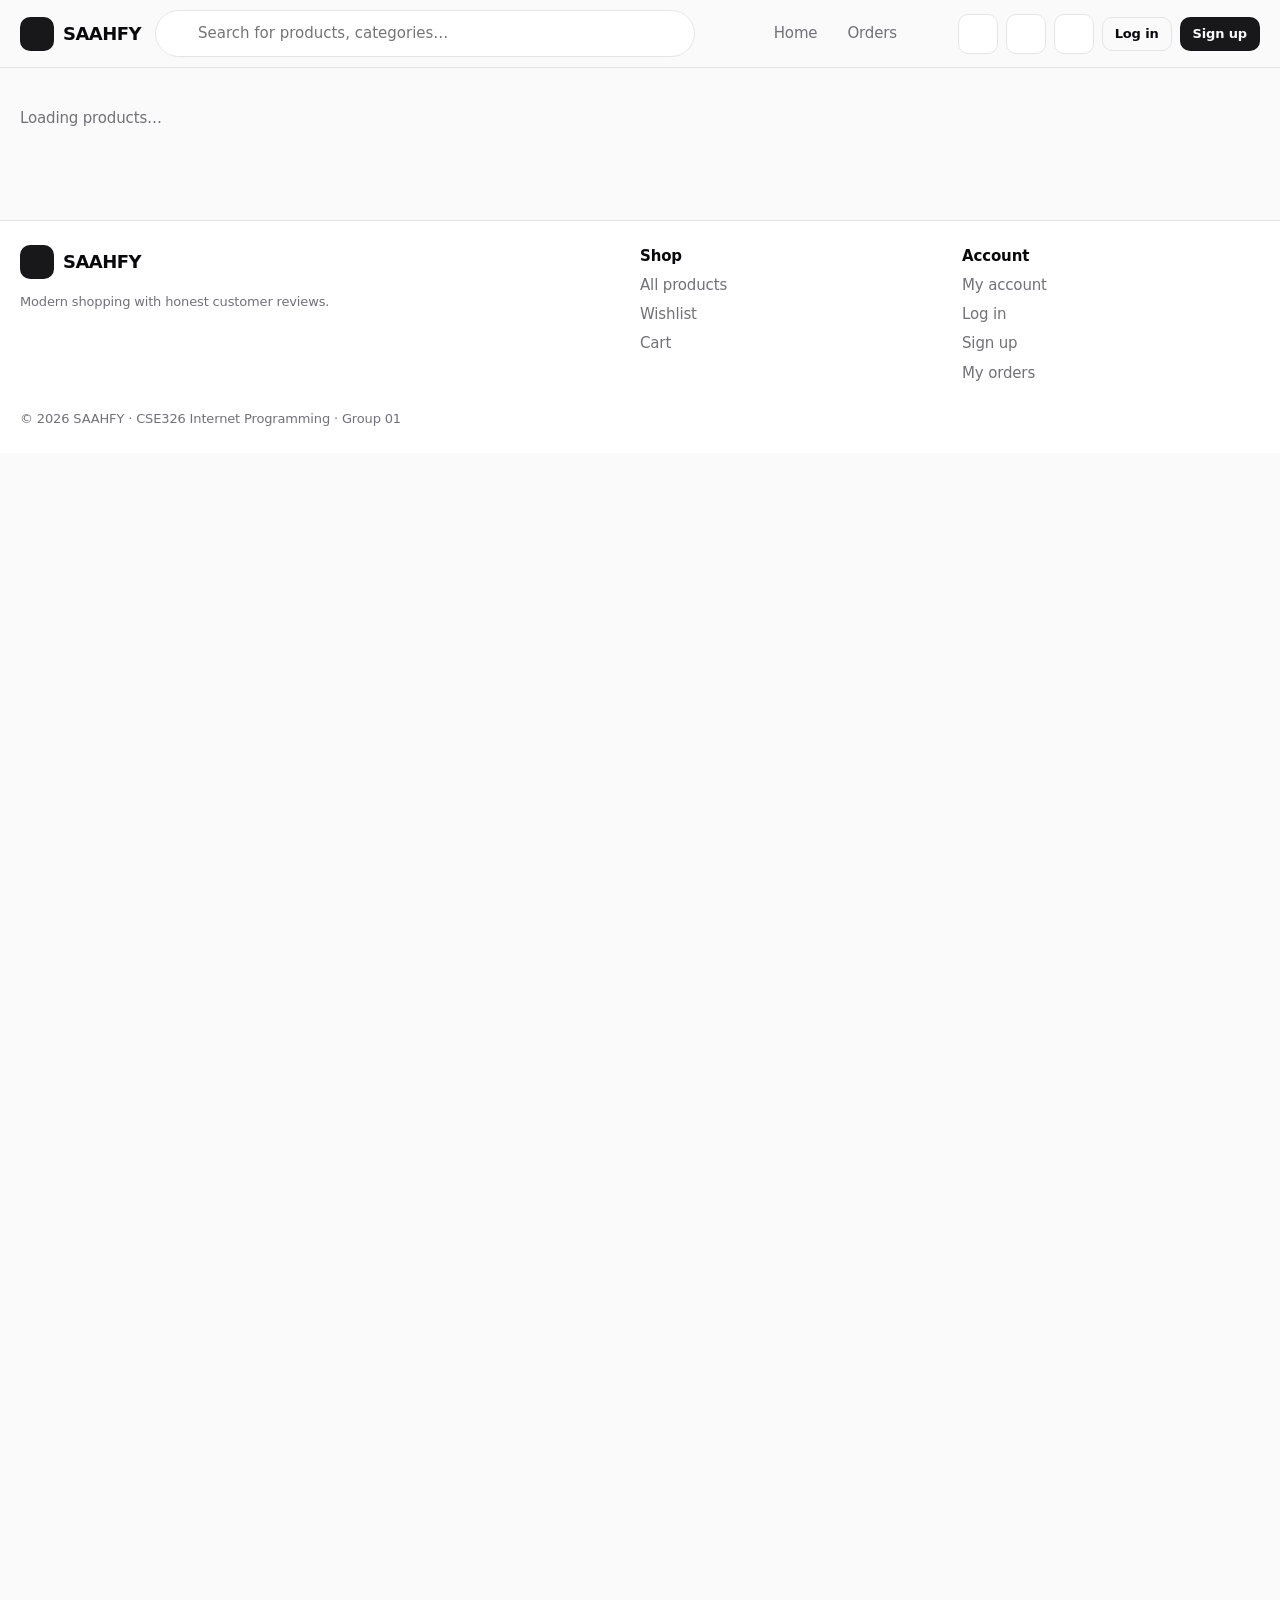
==== commit f1181c75: "FINAL with name changed" ====
--- a/index.html
+++ b/index.html
@@ -4,7 +4,7 @@
 <meta charset="utf-8">
 <meta name="viewport" content="width=device-width, initial-scale=1, viewport-fit=cover">
 <meta name="theme-color" content="#18181b">
-<title>Shop – </title>
+<title>Shop – SAAHFY</title>
 <link rel="stylesheet" href="https://fonts.googleapis.com/css2?family=Inter:wght@400;500;600;700;800&display=swap">
 <link rel="stylesheet" href="css/style.css">
 <script>try{var t=localStorage.getItem('kk_theme');document.documentElement.dataset.theme=t||(matchMedia('(prefers-color-scheme:dark)').matches?'dark':'light')}catch(e){}</script>
@@ -13,7 +13,7 @@
 <div id="app">
 <header class="hd dsk">
   <div class="wrap hdr">
-    <a class="logo" href="index.html"><span class="lg" data-icon="bag:18"></span></a>
+    <a class="logo" href="index.html"><span class="lg" data-icon="bag:18"></span>SAAHFY</a>
     <form class="hs" action="index.html"><span data-icon="search:17"></span><input name="q" placeholder="Search for products, categories…" aria-label="Search" autocomplete="off"></form>
     <nav class="nav hn">
       <a href="index.html" data-icon="home:17">Home</a>
@@ -39,11 +39,11 @@
 <main class="wrap mp" id="page"><p class="mu">Loading products…</p></main>
 <footer class="ft dsk">
   <div class="wrap fg">
-    <div><a class="logo" href="index.html"><span class="lg" data-icon="bag:18"></span></a><p class="mu sm">Modern shopping with honest customer reviews.</p></div>
+    <div><a class="logo" href="index.html"><span class="lg" data-icon="bag:18"></span>SAAHFY</a><p class="mu sm">Modern shopping with honest customer reviews.</p></div>
     <div><b>Shop</b><a href="index.html">All products</a><a href="wishlist.html">Wishlist</a><a href="cart.html">Cart</a></div>
     <div><b>Account</b><a href="account.html">My account</a><a href="login.html">Log in</a><a href="register.html">Sign up</a><a href="orders.html">My orders</a></div>
   </div>
-  <div class="wrap sm mu" style="padding-top:0">© 2026  · CSE326 Internet Programming · Group 01</div>
+  <div class="wrap sm mu" style="padding-top:0">© 2026 SAAHFY · CSE326 Internet Programming · Group 01</div>
 </footer>
 <nav class="tab mob">
   <a href="index.html"><span data-icon="home:20"></span><span>Home</span></a>
--- a/css/style.css
+++ b/css/style.css
@@ -1,5 +1,5 @@
 /* ==========================================================================
-    — UNIFIED STYLESHEET
+   SAAHFY — UNIFIED STYLESHEET
    Sections:
      1. TOKENS + RESET            (was base.css)
      2. COMPONENTS                (was base.css)
